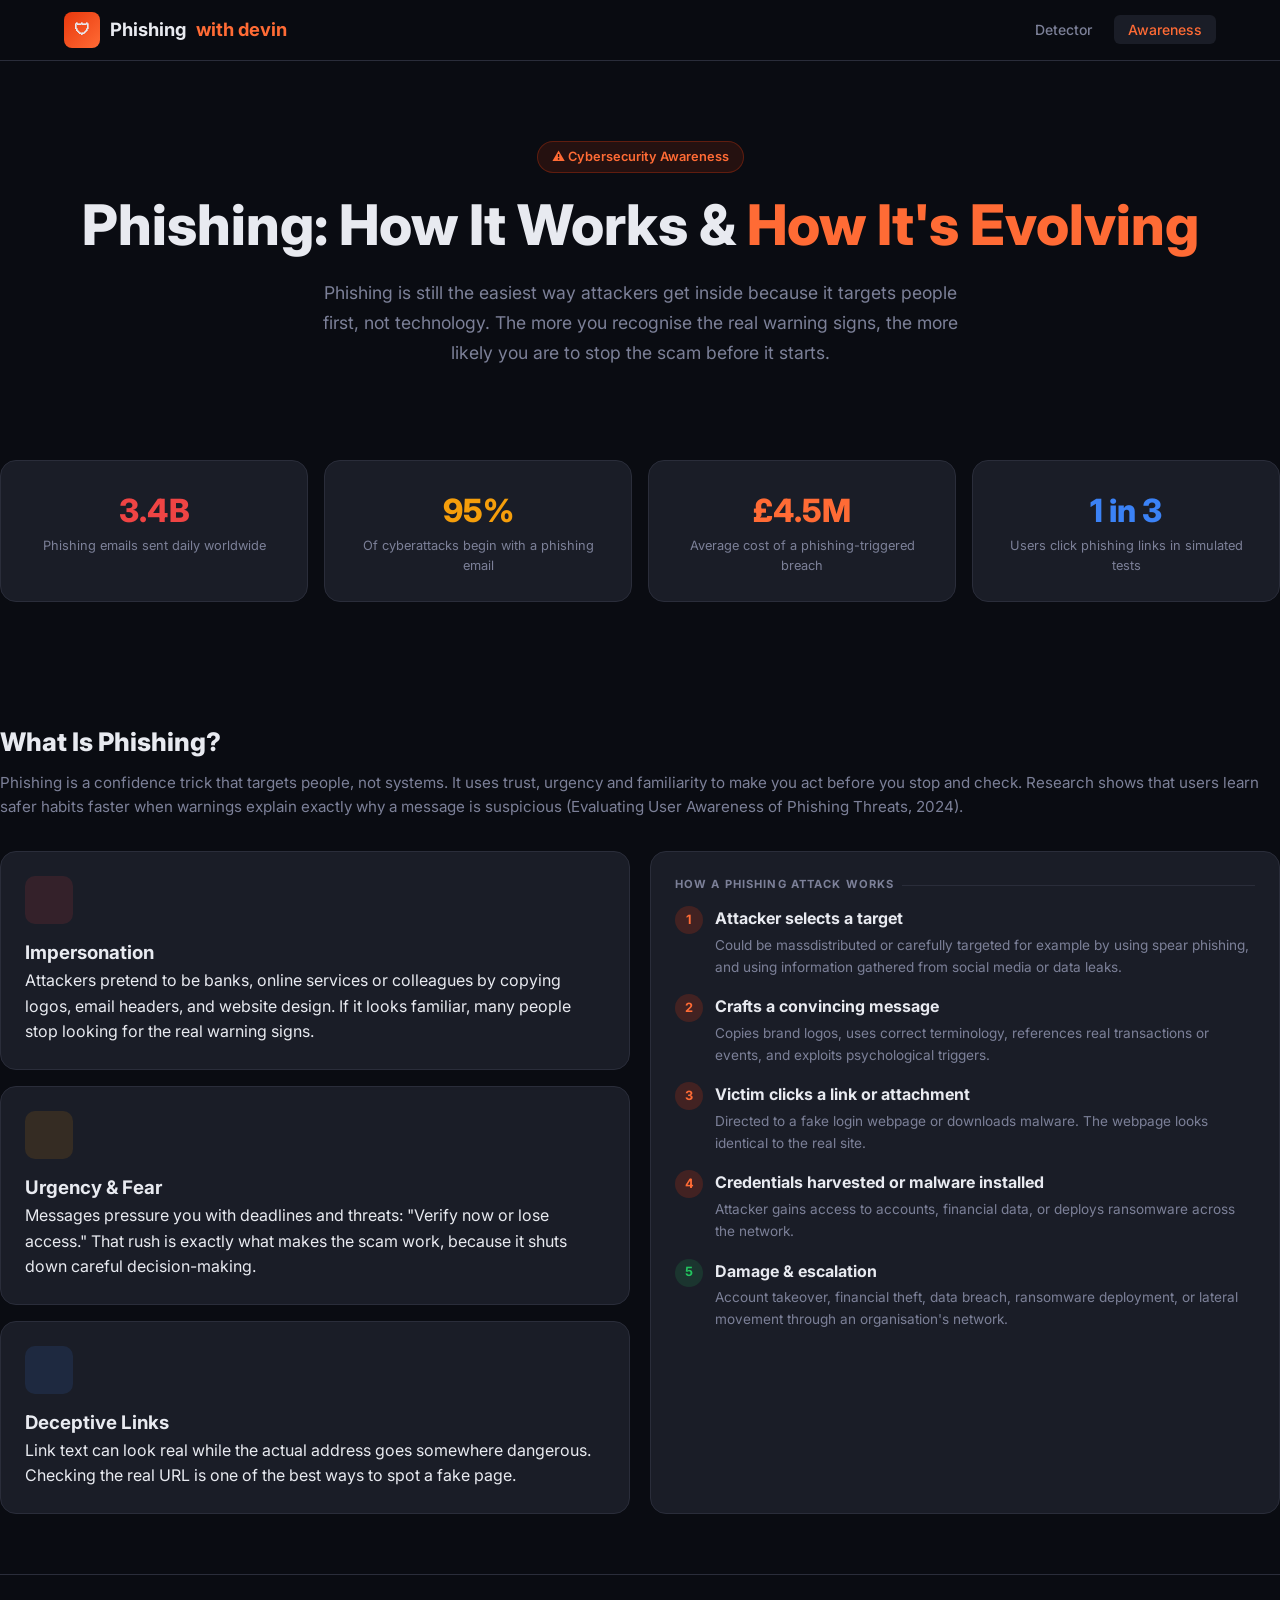
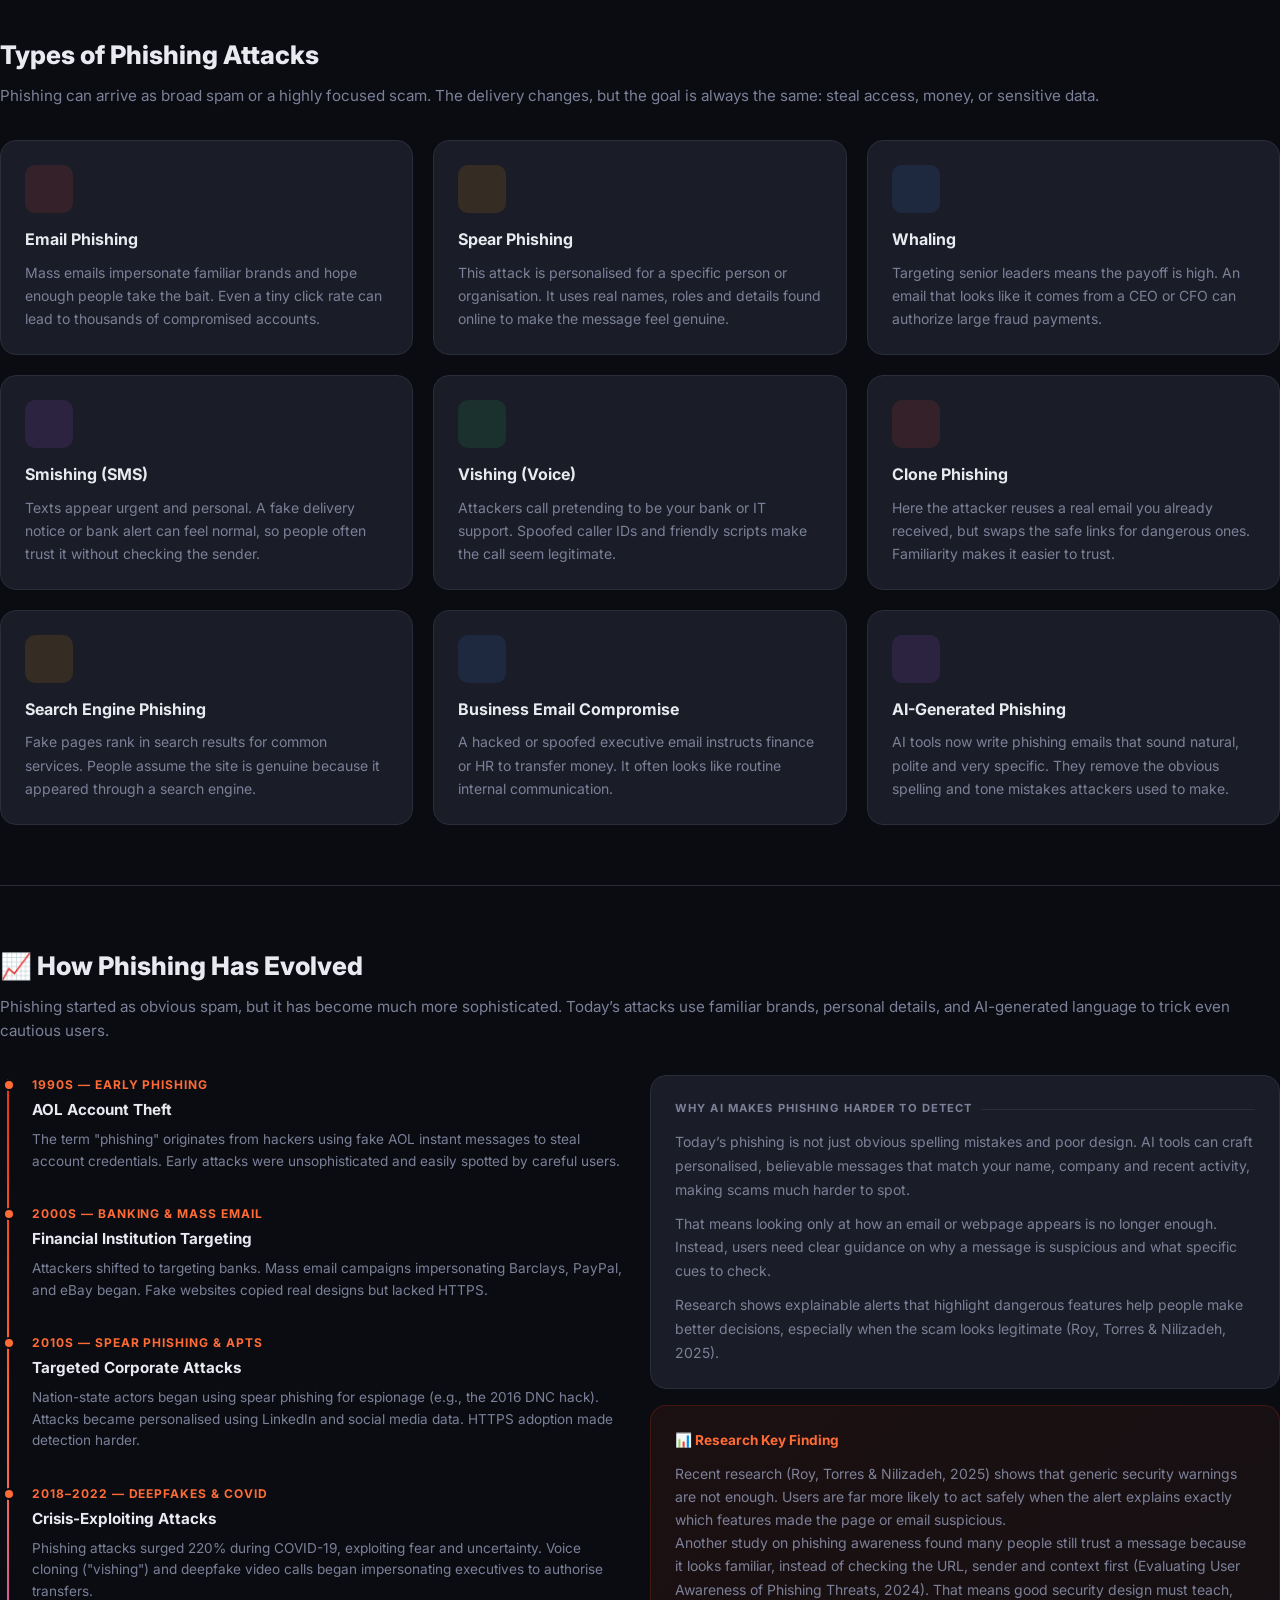
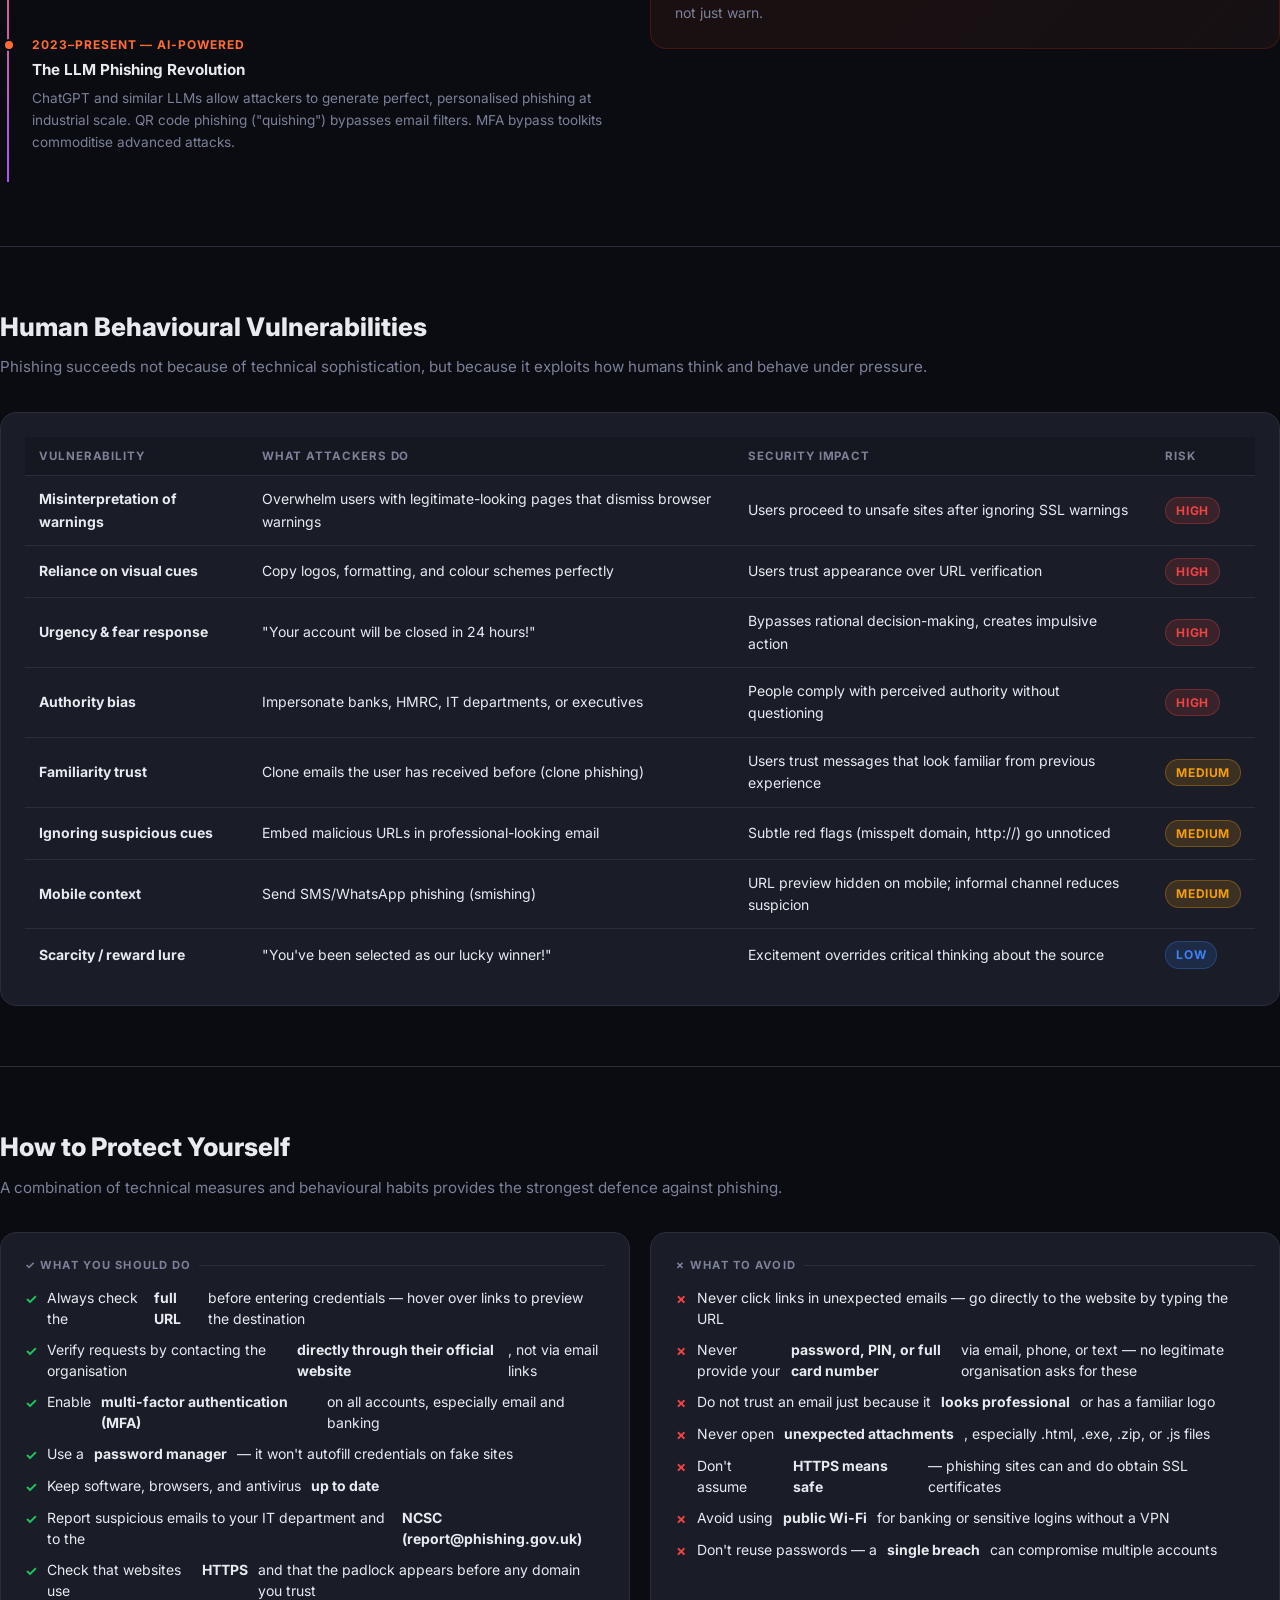
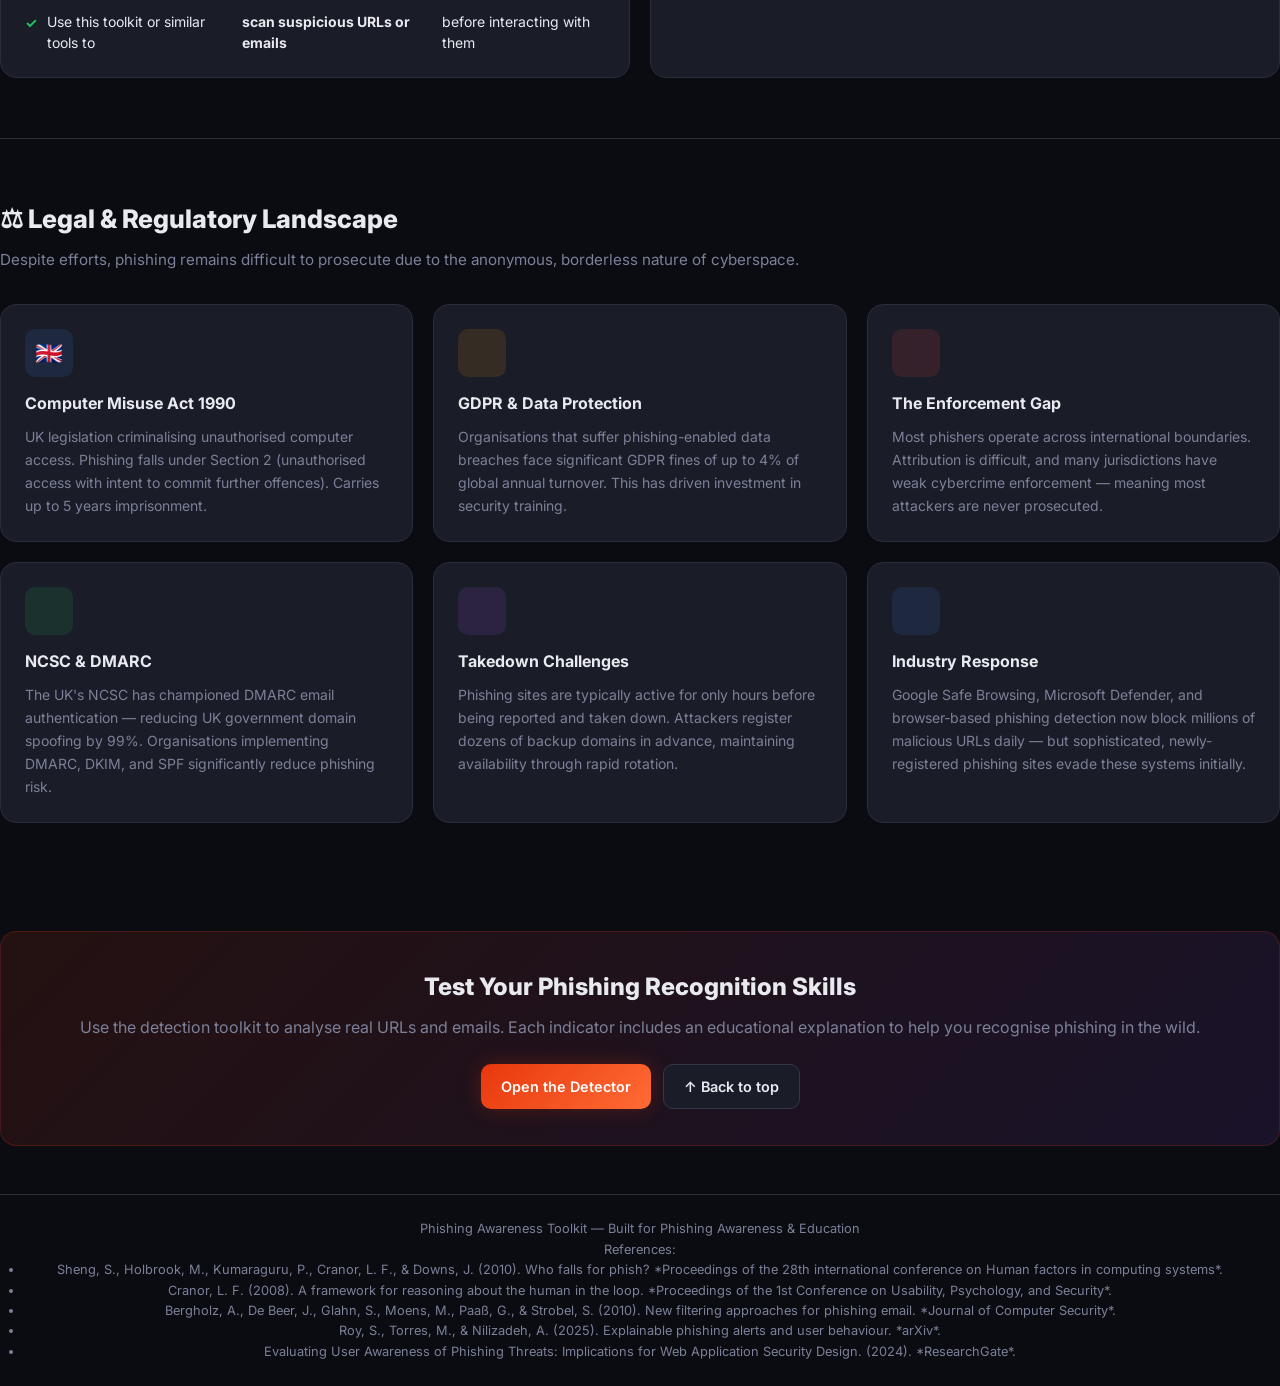
==== frontend/awareness.html @ 2ac314c8 "Initial commit" ====
<!DOCTYPE html>
<html lang="en">
<head>
  <meta charset="UTF-8" />
  <meta name="viewport" content="width=device-width, initial-scale=1.0" />
  <title>Phishing Awareness</title>
  <meta name="description" content="Learn how phishing works, how it's evolving, and how to protect yourself." />
  <link rel="stylesheet" href="style.css" />
</head>
<body>

<nav>
  <div class="nav-inner">
    <div class="logo">
      <div class="logo-icon">🛡</div>
      Phishing<span>with devin</span>
    </div>
    <ul class="nav-links">
      <li><a href="/"> Detector</a></li>
      <li><a href="/awareness" class="active">Awareness</a></li>
    </ul>
  </div>
</nav>

<main>
  <div class="wrapper">

    <!-- Hero -->
    <div class="hero">
      <div class="hero-eyebrow">⚠ Cybersecurity Awareness</div>
      <h1>Phishing: How It Works &<span> How It's Evolving</span></h1>
      <p>
        Phishing is still the easiest way attackers get inside because it targets people first, not technology. The more you recognise the real warning signs, the more likely you are to stop the scam before it starts.
      </div>
    </div>

    <!-- Stats bar -->
    <div style="display:grid;grid-template-columns:repeat(4,1fr);gap:16px;margin-bottom:60px;">
      <div class="card" style="text-align:center;">
        <div style="font-size:2rem;font-weight:800;color:var(--red);">3.4B</div>
        <div style="font-size:.8rem;color:var(--muted);">Phishing emails sent daily worldwide</div>
      </div>
      <div class="card" style="text-align:center;">
        <div style="font-size:2rem;font-weight:800;color:var(--amber);">95%</div>
        <div style="font-size:.8rem;color:var(--muted);">Of cyberattacks begin with a phishing email</div>
      </div>
      <div class="card" style="text-align:center;">
        <div style="font-size:2rem;font-weight:800;color:var(--accent2);">£4.5M</div>
        <div style="font-size:.8rem;color:var(--muted);">Average cost of a phishing-triggered breach</div>
      </div>
      <div class="card" style="text-align:center;">
        <div style="font-size:2rem;font-weight:800;color:var(--blue);">1 in 3</div>
        <div style="font-size:.8rem;color:var(--muted);">Users click phishing links in simulated tests</div>
      </div>
    </div>

    <!-- Section 1: What is phishing -->
    <section class="page-section" id="what-is">
      <div class="section-header">
        <h2> What Is Phishing?</h2>
        <p>Phishing is a confidence trick that targets people, not systems. It uses trust, urgency and familiarity to make you act before you stop and check. Research shows that users learn safer habits faster when warnings explain exactly why a message is suspicious (Evaluating User Awareness of Phishing Threats, 2024).</p>
      </div>

      <div class="grid-2">
        <div>
          <div class="card" style="margin-bottom:16px;">
            <div class="info-card-icon icon-red"></div>
            <h3>Impersonation</h3>
            <p>Attackers pretend to be banks, online services or colleagues by copying logos, email headers, and website design. If it looks familiar, many people stop looking for the real warning signs.</p>
          </div>
          <div class="card" style="margin-bottom:16px;">
            <div class="info-card-icon icon-amber"></div>
            <h3>Urgency &amp; Fear</h3>
            <p>Messages pressure you with deadlines and threats: "Verify now or lose access." That rush is exactly what makes the scam work, because it shuts down careful decision-making.</p>
          </div>
          <div class="card">
            <div class="info-card-icon icon-blue"></div>
            <h3>Deceptive Links</h3>
            <p>Link text can look real while the actual address goes somewhere dangerous. Checking the real URL is one of the best ways to spot a fake page.</p>
          </div>
        </div>

        <div class="card">
          <div class="section-title">How a Phishing Attack Works</div>
          <div style="display:flex;flex-direction:column;gap:16px;">
            <div style="display:flex;gap:12px;align-items:flex-start;">
              <div style="width:28px;height:28px;border-radius:50%;background:rgba(232,56,13,.2);color:var(--accent2);display:flex;align-items:center;justify-content:center;font-size:.8rem;font-weight:700;flex-shrink:0;">1</div>
              <div>
                <strong>Attacker selects a target</strong>
                <p style="font-size:.85rem;color:var(--muted);margin-top:3px;">Could be massdistributed or carefully targeted for example by using spear phishing, and using information gathered from social media or data leaks.</p>
              </div>
            </div>
            <div style="display:flex;gap:12px;align-items:flex-start;">
              <div style="width:28px;height:28px;border-radius:50%;background:rgba(232,56,13,.2);color:var(--accent2);display:flex;align-items:center;justify-content:center;font-size:.8rem;font-weight:700;flex-shrink:0;">2</div>
              <div>
                <strong>Crafts a convincing message</strong>
                <p style="font-size:.85rem;color:var(--muted);margin-top:3px;">Copies brand logos, uses correct terminology, references real transactions or events, and exploits psychological triggers.</p>
              </div>
            </div>
            <div style="display:flex;gap:12px;align-items:flex-start;">
              <div style="width:28px;height:28px;border-radius:50%;background:rgba(232,56,13,.2);color:var(--accent2);display:flex;align-items:center;justify-content:center;font-size:.8rem;font-weight:700;flex-shrink:0;">3</div>
              <div>
                <strong>Victim clicks a link or attachment</strong>
                <p style="font-size:.85rem;color:var(--muted);margin-top:3px;">Directed to a fake login webpage or downloads malware. The webpage looks identical to the real site.</p>
              </div>
            </div>
            <div style="display:flex;gap:12px;align-items:flex-start;">
              <div style="width:28px;height:28px;border-radius:50%;background:rgba(232,56,13,.2);color:var(--accent2);display:flex;align-items:center;justify-content:center;font-size:.8rem;font-weight:700;flex-shrink:0;">4</div>
              <div>
                <strong>Credentials harvested or malware installed</strong>
                <p style="font-size:.85rem;color:var(--muted);margin-top:3px;">Attacker gains access to accounts, financial data, or deploys ransomware across the network.</p>
              </div>
            </div>
            <div style="display:flex;gap:12px;align-items:flex-start;">
              <div style="width:28px;height:28px;border-radius:50%;background:rgba(34,197,94,.15);color:var(--green);display:flex;align-items:center;justify-content:center;font-size:.8rem;font-weight:700;flex-shrink:0;">5</div>
              <div>
                <strong>Damage &amp; escalation</strong>
                <p style="font-size:.85rem;color:var(--muted);margin-top:3px;">Account takeover, financial theft, data breach, ransomware deployment, or lateral movement through an organisation's network.</p>
              </div>
            </div>
          </div>
        </div>
      </div>
    </section>

    <!-- Section 2: Types of phishing -->
    <section class="page-section">
      <div class="section-header">
        <h2> Types of Phishing Attacks</h2>
        <p>Phishing can arrive as broad spam or a highly focused scam. The delivery changes, but the goal is always the same: steal access, money, or sensitive data.</p>
      </div>

      <div class="grid-3">
        <div class="info-card">
          <div class="info-card-icon icon-red"></div>
          <h3>Email Phishing</h3>
          <p>Mass emails impersonate familiar brands and hope enough people take the bait. Even a tiny click rate can lead to thousands of compromised accounts.</p>
        </div>
        <div class="info-card">
          <div class="info-card-icon icon-amber"></div>
          <h3>Spear Phishing</h3>
          <p>This attack is personalised for a specific person or organisation. It uses real names, roles and details found online to make the message feel genuine.</p>
        </div>
        <div class="info-card">
          <div class="info-card-icon icon-blue"></div>
          <h3>Whaling</h3>
          <p>Targeting senior leaders means the payoff is high. An email that looks like it comes from a CEO or CFO can authorize large fraud payments.</p>
        </div>
        <div class="info-card">
          <div class="info-card-icon icon-purple"></div>
          <h3>Smishing (SMS)</h3>
          <p>Texts appear urgent and personal. A fake delivery notice or bank alert can feel normal, so people often trust it without checking the sender.</p>
        </div>
        <div class="info-card">
          <div class="info-card-icon icon-green"></div>
          <h3>Vishing (Voice)</h3>
          <p>Attackers call pretending to be your bank or IT support. Spoofed caller IDs and friendly scripts make the call seem legitimate.</p>
        </div>
        <div class="info-card">
          <div class="info-card-icon icon-red"></div>
          <h3>Clone Phishing</h3>
          <p>Here the attacker reuses a real email you already received, but swaps the safe links for dangerous ones. Familiarity makes it easier to trust.</p>
        </div>
        <div class="info-card">
          <div class="info-card-icon icon-amber"></div>
          <h3>Search Engine Phishing</h3>
          <p>Fake pages rank in search results for common services. People assume the site is genuine because it appeared through a search engine.</p>
        </div>
        <div class="info-card">
          <div class="info-card-icon icon-blue"></div>
          <h3>Business Email Compromise</h3>
          <p>A hacked or spoofed executive email instructs finance or HR to transfer money. It often looks like routine internal communication.</p>
        </div>
        <div class="info-card">
          <div class="info-card-icon icon-purple"></div>
          <h3>AI-Generated Phishing</h3>
          <p>AI tools now write phishing emails that sound natural, polite and very specific. They remove the obvious spelling and tone mistakes attackers used to make.</p>
        </div>
      </div>
    </section>

    <!-- Section 3: Evolution timeline -->
    <section class="page-section">
      <div class="section-header">
        <h2>📈 How Phishing Has Evolved</h2>
        <p>Phishing started as obvious spam, but it has become much more sophisticated. Today’s attacks use familiar brands, personal details, and AI-generated language to trick even cautious users.</p>
      </div>

      <div class="grid-2">
        <div class="timeline">
          <div class="timeline-item">
            <div class="timeline-year">1990s — Early Phishing</div>
            <div class="timeline-title">AOL Account Theft</div>
            <div class="timeline-desc">The term "phishing" originates from hackers using fake AOL instant messages to steal account credentials. Early attacks were unsophisticated and easily spotted by careful users.</div>
          </div>
          <div class="timeline-item">
            <div class="timeline-year">2000s — Banking & Mass Email</div>
            <div class="timeline-title">Financial Institution Targeting</div>
            <div class="timeline-desc">Attackers shifted to targeting banks. Mass email campaigns impersonating Barclays, PayPal, and eBay began. Fake websites copied real designs but lacked HTTPS.</div>
          </div>
          <div class="timeline-item">
            <div class="timeline-year">2010s — Spear Phishing & APTs</div>
            <div class="timeline-title">Targeted Corporate Attacks</div>
            <div class="timeline-desc">Nation-state actors began using spear phishing for espionage (e.g., the 2016 DNC hack). Attacks became personalised using LinkedIn and social media data. HTTPS adoption made detection harder.</div>
          </div>
          <div class="timeline-item">
            <div class="timeline-year">2018–2022 — Deepfakes & COVID</div>
            <div class="timeline-title">Crisis-Exploiting Attacks</div>
            <div class="timeline-desc">Phishing attacks surged 220% during COVID-19, exploiting fear and uncertainty. Voice cloning ("vishing") and deepfake video calls began impersonating executives to authorise transfers.</div>
          </div>
          <div class="timeline-item">
            <div class="timeline-year">2023–Present — AI-Powered</div>
            <div class="timeline-title">The LLM Phishing Revolution</div>
            <div class="timeline-desc">ChatGPT and similar LLMs allow attackers to generate perfect, personalised phishing at industrial scale. QR code phishing ("quishing") bypasses email filters. MFA bypass toolkits commoditise advanced attacks.</div>
          </div>
        </div>

        <div>
          <div class="card" style="margin-bottom:16px;">
            <div class="section-title">Why AI Makes Phishing Harder to Detect</div>
            <div style="font-size:.875rem;color:var(--muted);line-height:1.7;display:flex;flex-direction:column;gap:10px;">
              <p>Today’s phishing is not just obvious spelling mistakes and poor design. AI tools can craft personalised, believable messages that match your name, company and recent activity, making scams much harder to spot.</p>
              <p>That means looking only at how an email or webpage appears is no longer enough. Instead, users need clear guidance on why a message is suspicious and what specific cues to check.</p>
              <p>Research shows explainable alerts that highlight dangerous features help people make better decisions, especially when the scam looks legitimate (Roy, Torres & Nilizadeh, 2025).</p>
            </div>
          </div>

          <div class="highlight-box">
            <div style="font-size:.85rem;font-weight:700;color:var(--accent2);margin-bottom:10px;">📊 Research Key Finding</div>
            <p style="font-size:.875rem;color:var(--muted);line-height:1.65;">
              Recent research (Roy, Torres & Nilizadeh, 2025) shows that generic security warnings are not enough. Users are far more likely to act safely when the alert explains exactly which features made the page or email suspicious.
            </p>
            <p style="font-size:.875rem;color:var(--muted);line-height:1.65;">
              Another study on phishing awareness found many people still trust a message because it looks familiar, instead of checking the URL, sender and context first (Evaluating User Awareness of Phishing Threats, 2024). That means good security design must teach, not just warn.
            </p>
          </div>
        </div>
      </div>
    </section>

    <!-- Section 4: Vulnerability table -->
    <section class="page-section">
      <div class="section-header">
        <h2> Human Behavioural Vulnerabilities</h2>
        <p>Phishing succeeds not because of technical sophistication, but because it exploits how humans think and behave under pressure.</p>
      </div>

      <div class="card">
        <div class="table-wrap">
          <table>
            <thead>
              <tr>
                <th>Vulnerability</th>
                <th>What Attackers Do</th>
                <th>Security Impact</th>
                <th>Risk</th>
              </tr>
            </thead>
            <tbody>
              <tr>
                <td><strong>Misinterpretation of warnings</strong></td>
                <td>Overwhelm users with legitimate-looking pages that dismiss browser warnings</td>
                <td>Users proceed to unsafe sites after ignoring SSL warnings</td>
                <td><span class="badge badge-high">High</span></td>
              </tr>
              <tr>
                <td><strong>Reliance on visual cues</strong></td>
                <td>Copy logos, formatting, and colour schemes perfectly</td>
                <td>Users trust appearance over URL verification</td>
                <td><span class="badge badge-high">High</span></td>
              </tr>
              <tr>
                <td><strong>Urgency &amp; fear response</strong></td>
                <td>"Your account will be closed in 24 hours!"</td>
                <td>Bypasses rational decision-making, creates impulsive action</td>
                <td><span class="badge badge-high">High</span></td>
              </tr>
              <tr>
                <td><strong>Authority bias</strong></td>
                <td>Impersonate banks, HMRC, IT departments, or executives</td>
                <td>People comply with perceived authority without questioning</td>
                <td><span class="badge badge-high">High</span></td>
              </tr>
              <tr>
                <td><strong>Familiarity trust</strong></td>
                <td>Clone emails the user has received before (clone phishing)</td>
                <td>Users trust messages that look familiar from previous experience</td>
                <td><span class="badge badge-medium">Medium</span></td>
              </tr>
              <tr>
                <td><strong>Ignoring suspicious cues</strong></td>
                <td>Embed malicious URLs in professional-looking email</td>
                <td>Subtle red flags (misspelt domain, http://) go unnoticed</td>
                <td><span class="badge badge-medium">Medium</span></td>
              </tr>
              <tr>
                <td><strong>Mobile context</strong></td>
                <td>Send SMS/WhatsApp phishing (smishing)</td>
                <td>URL preview hidden on mobile; informal channel reduces suspicion</td>
                <td><span class="badge badge-medium">Medium</span></td>
              </tr>
              <tr>
                <td><strong>Scarcity / reward lure</strong></td>
                <td>"You've been selected as our lucky winner!"</td>
                <td>Excitement overrides critical thinking about the source</td>
                <td><span class="badge badge-low">Low</span></td>
              </tr>
            </tbody>
          </table>
        </div>
      </div>
    </section>

    <!-- Section 5: How to protect yourself -->
    <section class="page-section">
      <div class="section-header">
        <h2>How to Protect Yourself</h2>
        <p>A combination of technical measures and behavioural habits provides the strongest defence against phishing.</p>
      </div>

      <div class="grid-2">
        <div class="card">
          <div class="section-title">✓ What You Should Do</div>
          <ul class="checklist">
            <li>Always check the <strong>full URL</strong> before entering credentials — hover over links to preview the destination</li>
            <li>Verify requests by contacting the organisation <strong>directly through their official website</strong>, not via email links</li>
            <li>Enable <strong>multi-factor authentication (MFA)</strong> on all accounts, especially email and banking</li>
            <li>Use a <strong>password manager</strong> — it won't autofill credentials on fake sites</li>
            <li>Keep software, browsers, and antivirus <strong>up to date</strong></li>
            <li>Report suspicious emails to your IT department and to the <strong>NCSC (report@phishing.gov.uk)</strong></li>
            <li>Check that websites use <strong>HTTPS</strong> and that the padlock appears before any domain you trust</li>
            <li>Use this toolkit or similar tools to <strong>scan suspicious URLs or emails</strong> before interacting with them</li>
          </ul>
        </div>

        <div class="card">
          <div class="section-title">✗ What to Avoid</div>
          <ul class="checklist cross-list">
            <li>Never click links in unexpected emails — go directly to the website by typing the URL</li>
            <li>Never provide your <strong>password, PIN, or full card number</strong> via email, phone, or text — no legitimate organisation asks for these</li>
            <li>Do not trust an email just because it <strong>looks professional</strong> or has a familiar logo</li>
            <li>Never open <strong>unexpected attachments</strong>, especially .html, .exe, .zip, or .js files</li>
            <li>Don't assume <strong>HTTPS means safe</strong> — phishing sites can and do obtain SSL certificates</li>
            <li>Avoid using <strong>public Wi-Fi</strong> for banking or sensitive logins without a VPN</li>
            <li>Don't reuse passwords — a <strong>single breach</strong> can compromise multiple accounts</li>
          </ul>
        </div>
      </div>
    </section>

    <!-- Section 6: Current legal/regulatory landscape -->
    <section class="page-section">
      <div class="section-header">
        <h2>⚖ Legal &amp; Regulatory Landscape</h2>
        <p>Despite efforts, phishing remains difficult to prosecute due to the anonymous, borderless nature of cyberspace.</p>
      </div>

      <div class="grid-3">
        <div class="info-card">
          <div class="info-card-icon icon-blue">🇬🇧</div>
          <h3>Computer Misuse Act 1990</h3>
          <p>UK legislation criminalising unauthorised computer access. Phishing falls under Section 2 (unauthorised access with intent to commit further offences). Carries up to 5 years imprisonment.</p>
        </div>
        <div class="info-card">
          <div class="info-card-icon icon-amber"></div>
          <h3>GDPR &amp; Data Protection</h3>
          <p>Organisations that suffer phishing-enabled data breaches face significant GDPR fines of up to 4% of global annual turnover. This has driven investment in security training.</p>
        </div>
        <div class="info-card">
          <div class="info-card-icon icon-red"></div>
          <h3>The Enforcement Gap</h3>
          <p>Most phishers operate across international boundaries. Attribution is difficult, and many jurisdictions have weak cybercrime enforcement — meaning most attackers are never prosecuted.</p>
        </div>
        <div class="info-card">
          <div class="info-card-icon icon-green"></div>
          <h3>NCSC &amp; DMARC</h3>
          <p>The UK's NCSC has championed DMARC email authentication — reducing UK government domain spoofing by 99%. Organisations implementing DMARC, DKIM, and SPF significantly reduce phishing risk.</p>
        </div>
        <div class="info-card">
          <div class="info-card-icon icon-purple"></div>
          <h3>Takedown Challenges</h3>
          <p>Phishing sites are typically active for only hours before being reported and taken down. Attackers register dozens of backup domains in advance, maintaining availability through rapid rotation.</p>
        </div>
        <div class="info-card">
          <div class="info-card-icon icon-blue"></div>
          <h3>Industry Response</h3>
          <p>Google Safe Browsing, Microsoft Defender, and browser-based phishing detection now block millions of malicious URLs daily — but sophisticated, newly-registered phishing sites evade these systems initially.</p>
        </div>
      </div>
    </section>

    <!-- CTA -->
    <div class="cta-bar">
      <h2>Test Your Phishing Recognition Skills</h2>
      <p>Use the detection toolkit to analyse real URLs and emails. Each indicator includes an educational explanation to help you recognise phishing in the wild.</p>
      <div style="display:flex;gap:12px;justify-content:center;flex-wrap:wrap;">
        <a href="/" class="btn btn-primary">Open the Detector</a>
        <a href="#what-is" class="btn btn-secondary">↑ Back to top</a>
      </div>
    </div>

  </div>
</main>

<footer>
  <p>Phishing Awareness Toolkit — Built for Phishing Awareness & Education</p>
  <p>References:</p>
  <ul>
    <li>Sheng, S., Holbrook, M., Kumaraguru, P., Cranor, L. F., & Downs, J. (2010). Who falls for phish? *Proceedings of the 28th international conference on Human factors in computing systems*.</li>
    <li>Cranor, L. F. (2008). A framework for reasoning about the human in the loop. *Proceedings of the 1st Conference on Usability, Psychology, and Security*.</li>
    <li>Bergholz, A., De Beer, J., Glahn, S., Moens, M., Paaß, G., & Strobel, S. (2010). New filtering approaches for phishing email. *Journal of Computer Security*.</li>
    <li>Roy, S., Torres, M., & Nilizadeh, A. (2025). Explainable phishing alerts and user behaviour. *arXiv*.</li>
    <li>Evaluating User Awareness of Phishing Threats: Implications for Web Application Security Design. (2024). *ResearchGate*.</li>
  </ul>
</footer>

</body>
</html>
---- frontend/style.css ----
@import url('https://fonts.googleapis.com/css2?family=Inter:wght@300;400;500;600;700;800&family=JetBrains+Mono:wght@400;500&display=swap');

:root {
  --bg:        #0a0c12;
  --bg2:       #0f1117;
  --bg3:       #151820;
  --panel:     #1a1d27;
  --border:    #2a2d3a;
  --border2:   #353848;
  --text:      #e8eaf0;
  --muted:     #7c8098;
  --accent:    #e8380d;
  --accent2:   #ff6b35;
  --green:     #22c55e;
  --amber:     #f59e0b;
  --red:       #ef4444;
  --blue:      #3b82f6;
  --purple:    #a855f7;
  --font:      'Inter', sans-serif;
  --mono:      'JetBrains Mono', monospace;
  --radius:    10px;
  --radius-lg: 16px;
  --shadow:    0 4px 24px rgba(0,0,0,.4);
  --shadow-lg: 0 8px 48px rgba(0,0,0,.6);
  --transition: .2s ease;
}

*, *::before, *::after { box-sizing: border-box; margin: 0; padding: 0; }

html { scroll-behavior: smooth; }

body {
  font-family: var(--font);
  background: var(--bg);
  color: var(--text);
  min-height: 100vh;
  line-height: 1.6;
  -webkit-font-smoothing: antialiased;
}

a { color: var(--accent2); text-decoration: none; transition: opacity var(--transition); }
a:hover { opacity: .8; }

/* ── Layout ── */
.wrapper {
  max-width: 1200px;
  margin: 0 auto;
  padding: 0 24px;
}

/* ── Nav ── */
nav {
  position: sticky;
  top: 0;
  z-index: 100;
  background: rgba(10,12,18,.92);
  border-bottom: 1px solid var(--border);
  backdrop-filter: blur(12px);
}

.nav-inner {
  display: flex;
  align-items: center;
  justify-content: space-between;
  height: 60px;
  max-width: 1200px;
  margin: 0 auto;
  padding: 0 24px;
}

.logo {
  display: flex;
  align-items: center;
  gap: 10px;
  font-weight: 700;
  font-size: 1.15rem;
  color: var(--text);
}

.logo-icon {
  width: 36px;
  height: 36px;
  background: linear-gradient(135deg, var(--accent), var(--accent2));
  border-radius: 8px;
  display: flex;
  align-items: center;
  justify-content: center;
  font-size: 1rem;
}

.logo span { color: var(--accent2); }

.nav-links {
  display: flex;
  gap: 8px;
  list-style: none;
}

.nav-links a {
  padding: 6px 14px;
  border-radius: 6px;
  font-size: .875rem;
  font-weight: 500;
  color: var(--muted);
  transition: all var(--transition);
}

.nav-links a:hover,
.nav-links a.active {
  color: var(--text);
  background: var(--panel);
}

.nav-links a.active { color: var(--accent2); }

/* ── Buttons ── */
.btn {
  display: inline-flex;
  align-items: center;
  gap: 8px;
  padding: 10px 20px;
  border-radius: var(--radius);
  font-family: var(--font);
  font-size: .9rem;
  font-weight: 600;
  cursor: pointer;
  border: none;
  transition: all var(--transition);
}

.btn-primary {
  background: linear-gradient(135deg, var(--accent), var(--accent2));
  color: #fff;
  box-shadow: 0 0 20px rgba(232,56,13,.25);
}

.btn-primary:hover {
  transform: translateY(-1px);
  box-shadow: 0 0 30px rgba(232,56,13,.4);
}

.btn-primary:active { transform: translateY(0); }

.btn-secondary {
  background: var(--panel);
  color: var(--text);
  border: 1px solid var(--border2);
}

.btn-secondary:hover { background: var(--border); }

.btn:disabled {
  opacity: .5;
  cursor: not-allowed;
  transform: none !important;
}

.btn-full { width: 100%; justify-content: center; }

/* ── Cards / Panels ── */
.card {
  background: var(--panel);
  border: 1px solid var(--border);
  border-radius: var(--radius-lg);
  padding: 24px;
}

.card-sm { padding: 16px; }

/* ── Form Elements ── */
.form-group { margin-bottom: 16px; }

label {
  display: block;
  margin-bottom: 6px;
  font-size: .8rem;
  font-weight: 600;
  text-transform: uppercase;
  letter-spacing: .06em;
  color: var(--muted);
}

input[type="text"],
input[type="url"],
textarea {
  width: 100%;
  background: var(--bg3);
  border: 1px solid var(--border);
  border-radius: var(--radius);
  color: var(--text);
  font-family: var(--mono);
  font-size: .875rem;
  padding: 12px 16px;
  transition: border-color var(--transition), box-shadow var(--transition);
  outline: none;
  resize: vertical;
}

input[type="text"]:focus,
input[type="url"]:focus,
textarea:focus {
  border-color: var(--accent2);
  box-shadow: 0 0 0 3px rgba(255,107,53,.15);
}

input::placeholder, textarea::placeholder { color: var(--muted); }

/* ── Toggle tabs ── */
.tab-group {
  display: flex;
  background: var(--bg3);
  border: 1px solid var(--border);
  border-radius: var(--radius);
  padding: 3px;
  gap: 3px;
  margin-bottom: 20px;
}

.tab-btn {
  flex: 1;
  padding: 9px;
  border: none;
  border-radius: 7px;
  background: transparent;
  color: var(--muted);
  font-family: var(--font);
  font-size: .875rem;
  font-weight: 600;
  cursor: pointer;
  transition: all var(--transition);
  display: flex;
  align-items: center;
  justify-content: center;
  gap: 7px;
}

.tab-btn.active {
  background: var(--panel);
  color: var(--text);
  box-shadow: 0 2px 8px rgba(0,0,0,.3);
}

/* ── Severity badges ── */
.badge {
  display: inline-flex;
  align-items: center;
  gap: 5px;
  padding: 3px 10px;
  border-radius: 20px;
  font-size: .75rem;
  font-weight: 700;
  text-transform: uppercase;
  letter-spacing: .05em;
}

.badge-high   { background: rgba(239,68,68,.15); color: var(--red); border: 1px solid rgba(239,68,68,.3); }
.badge-medium { background: rgba(245,158,11,.15); color: var(--amber); border: 1px solid rgba(245,158,11,.3); }
.badge-low    { background: rgba(59,130,246,.15); color: var(--blue); border: 1px solid rgba(59,130,246,.3); }

/* ── Verdict banner ── */
.verdict-banner {
  border-radius: var(--radius-lg);
  padding: 20px 24px;
  display: flex;
  align-items: center;
  gap: 16px;
  margin-bottom: 20px;
  border: 1px solid;
}

.verdict-banner.safe          { background: rgba(34,197,94,.08);  border-color: rgba(34,197,94,.25);  }
.verdict-banner.suspicious    { background: rgba(245,158,11,.08); border-color: rgba(245,158,11,.25); }
.verdict-banner.likely_phishing { background: rgba(239,68,68,.1); border-color: rgba(239,68,68,.3); }

.verdict-icon {
  font-size: 2.5rem;
  flex-shrink: 0;
}

.verdict-label {
  font-size: 1.3rem;
  font-weight: 800;
}

.verdict-banner.safe           .verdict-label { color: var(--green); }
.verdict-banner.suspicious     .verdict-label { color: var(--amber); }
.verdict-banner.likely_phishing .verdict-label { color: var(--red); }

.verdict-summary { font-size: .875rem; color: var(--muted); margin-top: 4px; line-height: 1.5; }

/* ── Score ring ── */
.score-ring-wrap {
  display: flex;
  flex-direction: column;
  align-items: center;
  gap: 6px;
}

.score-ring {
  position: relative;
  width: 90px;
  height: 90px;
}

.score-ring svg { transform: rotate(-90deg); }

.score-ring circle {
  fill: none;
  stroke-width: 8;
  stroke-linecap: round;
}

.score-ring .track { stroke: var(--bg3); }
.score-ring .fill  { transition: stroke-dashoffset 1s ease; }

.score-num {
  position: absolute;
  inset: 0;
  display: flex;
  align-items: center;
  justify-content: center;
  font-size: 1.4rem;
  font-weight: 800;
}

.score-label { font-size: .7rem; color: var(--muted); text-transform: uppercase; letter-spacing: .08em; }

/* ── Indicator cards ── */
.indicator-list { display: flex; flex-direction: column; gap: 10px; }

.indicator-card {
  background: var(--bg3);
  border: 1px solid var(--border);
  border-radius: var(--radius);
  padding: 14px 16px;
  cursor: pointer;
  transition: all var(--transition);
  position: relative;
}

.indicator-card:hover { border-color: var(--border2); background: var(--bg2); }

.indicator-card.high   { border-left: 3px solid var(--red);   }
.indicator-card.medium { border-left: 3px solid var(--amber); }
.indicator-card.low    { border-left: 3px solid var(--blue);  }

.indicator-header {
  display: flex;
  align-items: center;
  gap: 10px;
  margin-bottom: 8px;
}

.indicator-name { font-weight: 600; font-size: .9rem; flex: 1; }

.indicator-tip {
  font-size: .82rem;
  color: var(--muted);
  line-height: 1.55;
  display: none;
  margin-top: 8px;
  padding-top: 8px;
  border-top: 1px solid var(--border);
}

.indicator-tip.open { display: block; }

.expand-icon {
  color: var(--muted);
  font-size: .75rem;
  transition: transform var(--transition);
}

.indicator-card.open .expand-icon { transform: rotate(180deg); }

/* ── Popup / tooltip ── */
.popup-overlay {
  position: fixed;
  inset: 0;
  background: rgba(0,0,0,.7);
  display: flex;
  align-items: center;
  justify-content: center;
  z-index: 1000;
  opacity: 0;
  pointer-events: none;
  transition: opacity .25s ease;
  padding: 20px;
}

.popup-overlay.open {
  opacity: 1;
  pointer-events: all;
}

.popup-box {
  background: var(--panel);
  border: 1px solid var(--border2);
  border-radius: var(--radius-lg);
  padding: 28px;
  max-width: 520px;
  width: 100%;
  box-shadow: var(--shadow-lg);
  transform: scale(.95) translateY(10px);
  transition: transform .25s ease;
}

.popup-overlay.open .popup-box { transform: scale(1) translateY(0); }

.popup-title {
  font-size: 1.05rem;
  font-weight: 700;
  margin-bottom: 6px;
  display: flex;
  align-items: center;
  gap: 10px;
}

.popup-severity { font-size: .75rem; }
.popup-body { font-size: .875rem; color: var(--muted); line-height: 1.65; margin: 12px 0; }
.popup-close { margin-top: 18px; }

/* ── Loading spinner ── */
.spinner {
  width: 20px;
  height: 20px;
  border: 2px solid rgba(255,255,255,.2);
  border-top-color: #fff;
  border-radius: 50%;
  animation: spin .7s linear infinite;
}

@keyframes spin { to { transform: rotate(360deg); } }

/* ── Section titles ── */
.section-title {
  font-size: .7rem;
  font-weight: 700;
  text-transform: uppercase;
  letter-spacing: .1em;
  color: var(--muted);
  margin-bottom: 12px;
  display: flex;
  align-items: center;
  gap: 8px;
}

.section-title::after {
  content: '';
  flex: 1;
  height: 1px;
  background: var(--border);
}

/* ── Empty state ── */
.empty-state {
  text-align: center;
  padding: 48px 20px;
  color: var(--muted);
}

.empty-state .icon { font-size: 3.5rem; margin-bottom: 16px; opacity: .4; }
.empty-state h3 { font-size: 1rem; font-weight: 600; color: var(--text); margin-bottom: 6px; }
.empty-state p  { font-size: .85rem; }

/* ── Stat chips ── */
.stat-row { display: flex; gap: 10px; flex-wrap: wrap; margin-bottom: 16px; }

.stat-chip {
  display: flex;
  flex-direction: column;
  align-items: center;
  background: var(--bg3);
  border: 1px solid var(--border);
  border-radius: var(--radius);
  padding: 10px 16px;
  flex: 1;
  min-width: 80px;
}

.stat-chip .val { font-size: 1.3rem; font-weight: 800; }
.stat-chip .lbl { font-size: .7rem; color: var(--muted); text-transform: uppercase; letter-spacing: .06em; }

/* ── Analysis mode chip ── */
.mode-chip {
  display: inline-flex;
  align-items: center;
  gap: 5px;
  font-size: .72rem;
  color: var(--purple);
  background: rgba(168,85,247,.1);
  border: 1px solid rgba(168,85,247,.25);
  border-radius: 20px;
  padding: 3px 10px;
  font-weight: 600;
}

/* ── Awareness page specific ── */
.hero {
  padding: 80px 0 60px;
  text-align: center;
}

.hero-eyebrow {
  display: inline-flex;
  align-items: center;
  gap: 8px;
  background: rgba(232,56,13,.12);
  border: 1px solid rgba(232,56,13,.3);
  border-radius: 20px;
  padding: 5px 14px;
  font-size: .8rem;
  font-weight: 600;
  color: var(--accent2);
  margin-bottom: 20px;
}

.hero h1 {
  font-size: clamp(2rem, 5vw, 3.5rem);
  font-weight: 800;
  line-height: 1.15;
  margin-bottom: 20px;
}

.hero h1 span { color: var(--accent2); }

.hero p {
  font-size: 1.1rem;
  color: var(--muted);
  max-width: 640px;
  margin: 0 auto 32px;
  line-height: 1.7;
}

.grid-2 { display: grid; grid-template-columns: 1fr 1fr; gap: 20px; }
.grid-3 { display: grid; grid-template-columns: repeat(3, 1fr); gap: 20px; }

@media (max-width: 768px) {
  .grid-2, .grid-3 { grid-template-columns: 1fr; }
}

.info-card {
  background: var(--panel);
  border: 1px solid var(--border);
  border-radius: var(--radius-lg);
  padding: 24px;
  transition: border-color var(--transition);
}

.info-card:hover { border-color: var(--border2); }

.info-card-icon {
  width: 48px;
  height: 48px;
  border-radius: 10px;
  display: flex;
  align-items: center;
  justify-content: center;
  font-size: 1.4rem;
  margin-bottom: 14px;
}

.icon-red    { background: rgba(239,68,68,.12); }
.icon-amber  { background: rgba(245,158,11,.12); }
.icon-blue   { background: rgba(59,130,246,.12); }
.icon-green  { background: rgba(34,197,94,.12); }
.icon-purple { background: rgba(168,85,247,.12); }

.info-card h3 { font-size: 1rem; font-weight: 700; margin-bottom: 8px; }
.info-card p  { font-size: .875rem; color: var(--muted); line-height: 1.65; }

.timeline { position: relative; padding-left: 32px; }

.timeline::before {
  content: '';
  position: absolute;
  left: 7px;
  top: 4px;
  bottom: 4px;
  width: 2px;
  background: linear-gradient(to bottom, var(--accent), var(--accent2), var(--purple));
}

.timeline-item {
  position: relative;
  margin-bottom: 32px;
}

.timeline-item::before {
  content: '';
  position: absolute;
  left: -29px;
  top: 4px;
  width: 12px;
  height: 12px;
  border-radius: 50%;
  background: var(--accent2);
  border: 2px solid var(--bg);
}

.timeline-year {
  font-size: .75rem;
  font-weight: 700;
  color: var(--accent2);
  text-transform: uppercase;
  letter-spacing: .08em;
  margin-bottom: 4px;
}

.timeline-title { font-size: .95rem; font-weight: 700; margin-bottom: 6px; }
.timeline-desc  { font-size: .85rem; color: var(--muted); line-height: 1.6; }

.table-wrap { overflow-x: auto; }

table {
  width: 100%;
  border-collapse: collapse;
  font-size: .875rem;
}

th {
  background: var(--bg3);
  padding: 10px 14px;
  text-align: left;
  font-size: .72rem;
  text-transform: uppercase;
  letter-spacing: .08em;
  color: var(--muted);
  border-bottom: 1px solid var(--border);
}

td {
  padding: 12px 14px;
  border-bottom: 1px solid var(--border);
  color: var(--text);
}

tr:last-child td { border-bottom: none; }

.checklist { list-style: none; display: flex; flex-direction: column; gap: 10px; }

.checklist li {
  display: flex;
  gap: 10px;
  font-size: .875rem;
  color: var(--text);
  line-height: 1.5;
}

.checklist li::before {
  content: '✓';
  color: var(--green);
  font-weight: 700;
  flex-shrink: 0;
  margin-top: 1px;
}

.cross-list li::before { content: '✗'; color: var(--red); }

.page-section { padding: 60px 0; border-top: 1px solid var(--border); }
.page-section:first-of-type { border-top: none; }

.section-header { margin-bottom: 32px; }
.section-header h2 { font-size: 1.6rem; font-weight: 800; margin-bottom: 8px; }
.section-header p  { font-size: .95rem; color: var(--muted); }

.highlight-box {
  background: linear-gradient(135deg, rgba(232,56,13,.08), rgba(255,107,53,.05));
  border: 1px solid rgba(232,56,13,.2);
  border-radius: var(--radius-lg);
  padding: 24px;
}

.cta-bar {
  background: linear-gradient(135deg, rgba(232,56,13,.12), rgba(168,85,247,.1));
  border: 1px solid rgba(232,56,13,.2);
  border-radius: var(--radius-lg);
  padding: 36px;
  text-align: center;
  margin: 48px 0;
}

.cta-bar h2 { font-size: 1.5rem; font-weight: 800; margin-bottom: 8px; }
.cta-bar p  { color: var(--muted); margin-bottom: 24px; }

/* ── Scrollbar ── */
::-webkit-scrollbar { width: 6px; }
::-webkit-scrollbar-track { background: var(--bg2); }
::-webkit-scrollbar-thumb { background: var(--border2); border-radius: 3px; }

/* ── Animations ── */
@keyframes fadeIn { from { opacity: 0; transform: translateY(10px); } to { opacity: 1; transform: translateY(0); } }
.fade-in { animation: fadeIn .4s ease forwards; }

@keyframes pulse { 0%,100% { opacity: 1; } 50% { opacity: .5; } }
.pulse { animation: pulse 1.5s ease infinite; }

footer {
  border-top: 1px solid var(--border);
  padding: 24px;
  text-align: center;
  font-size: .8rem;
  color: var(--muted);
}
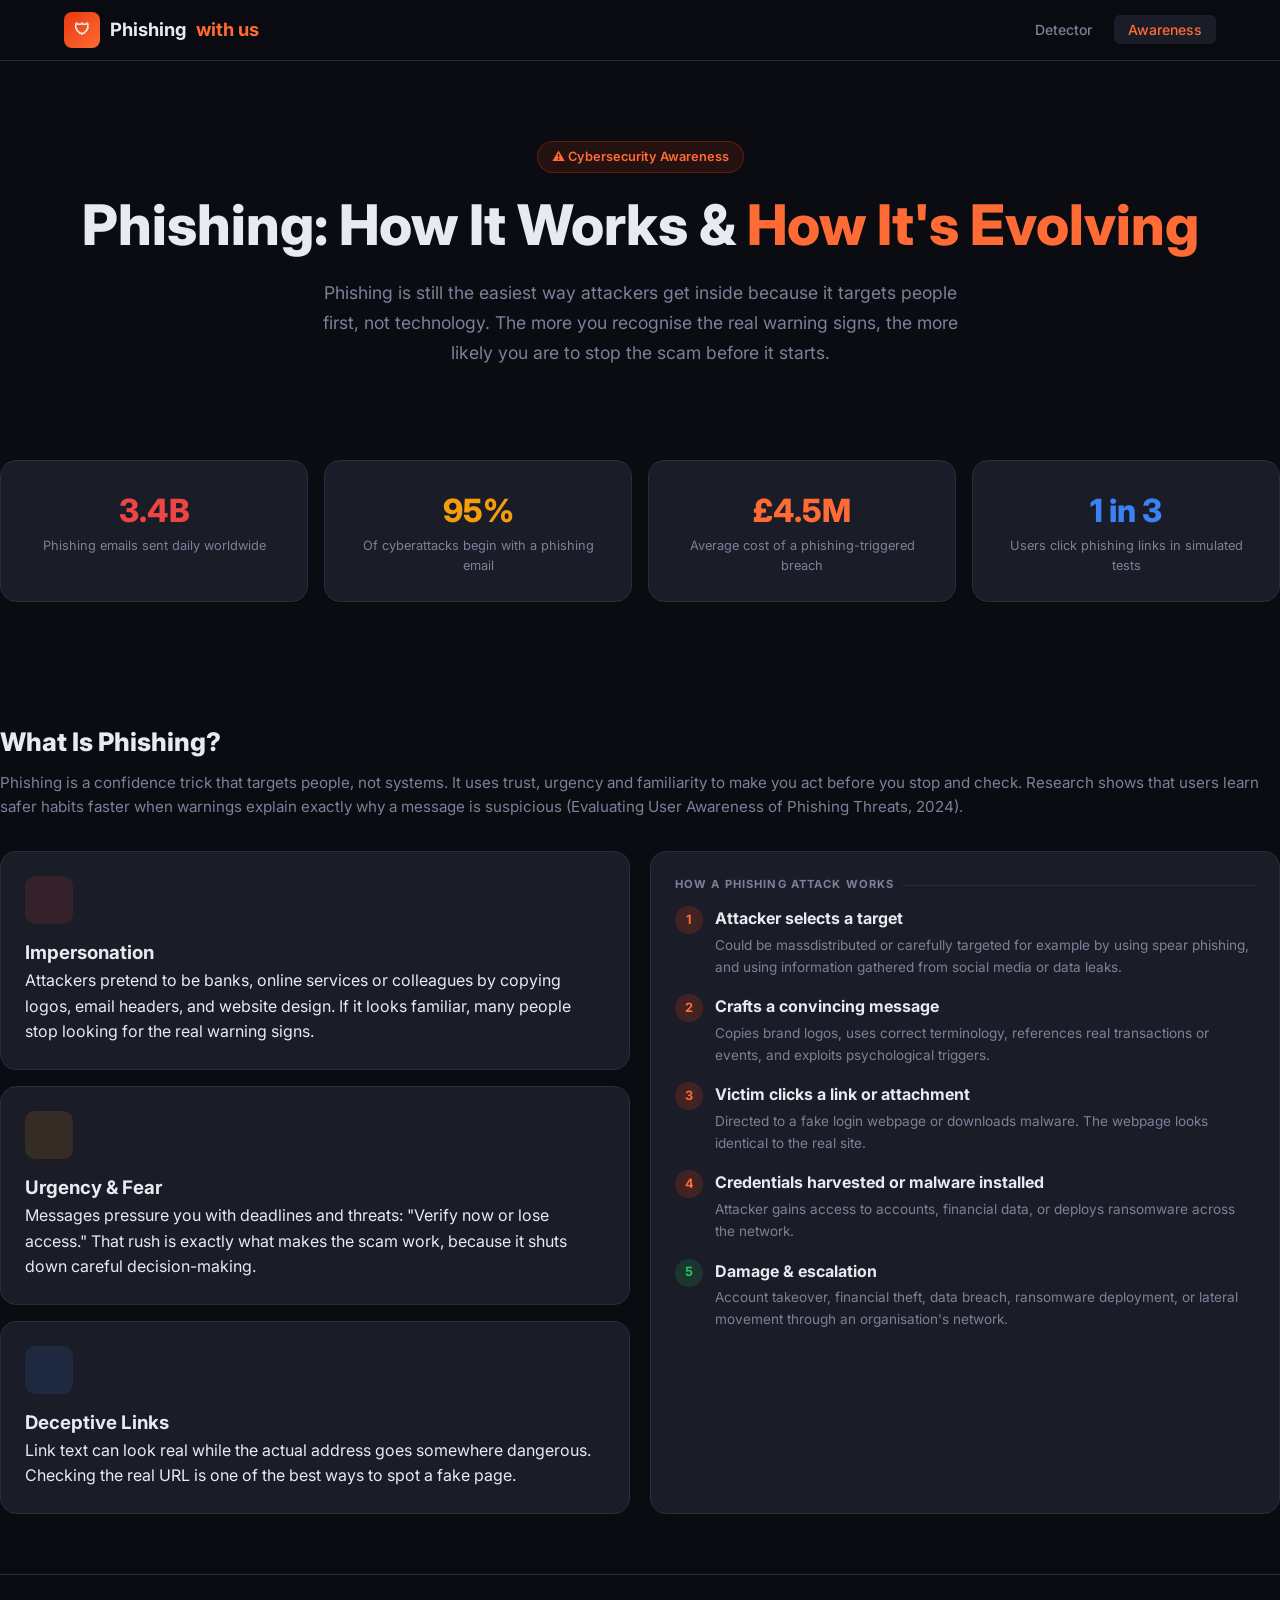
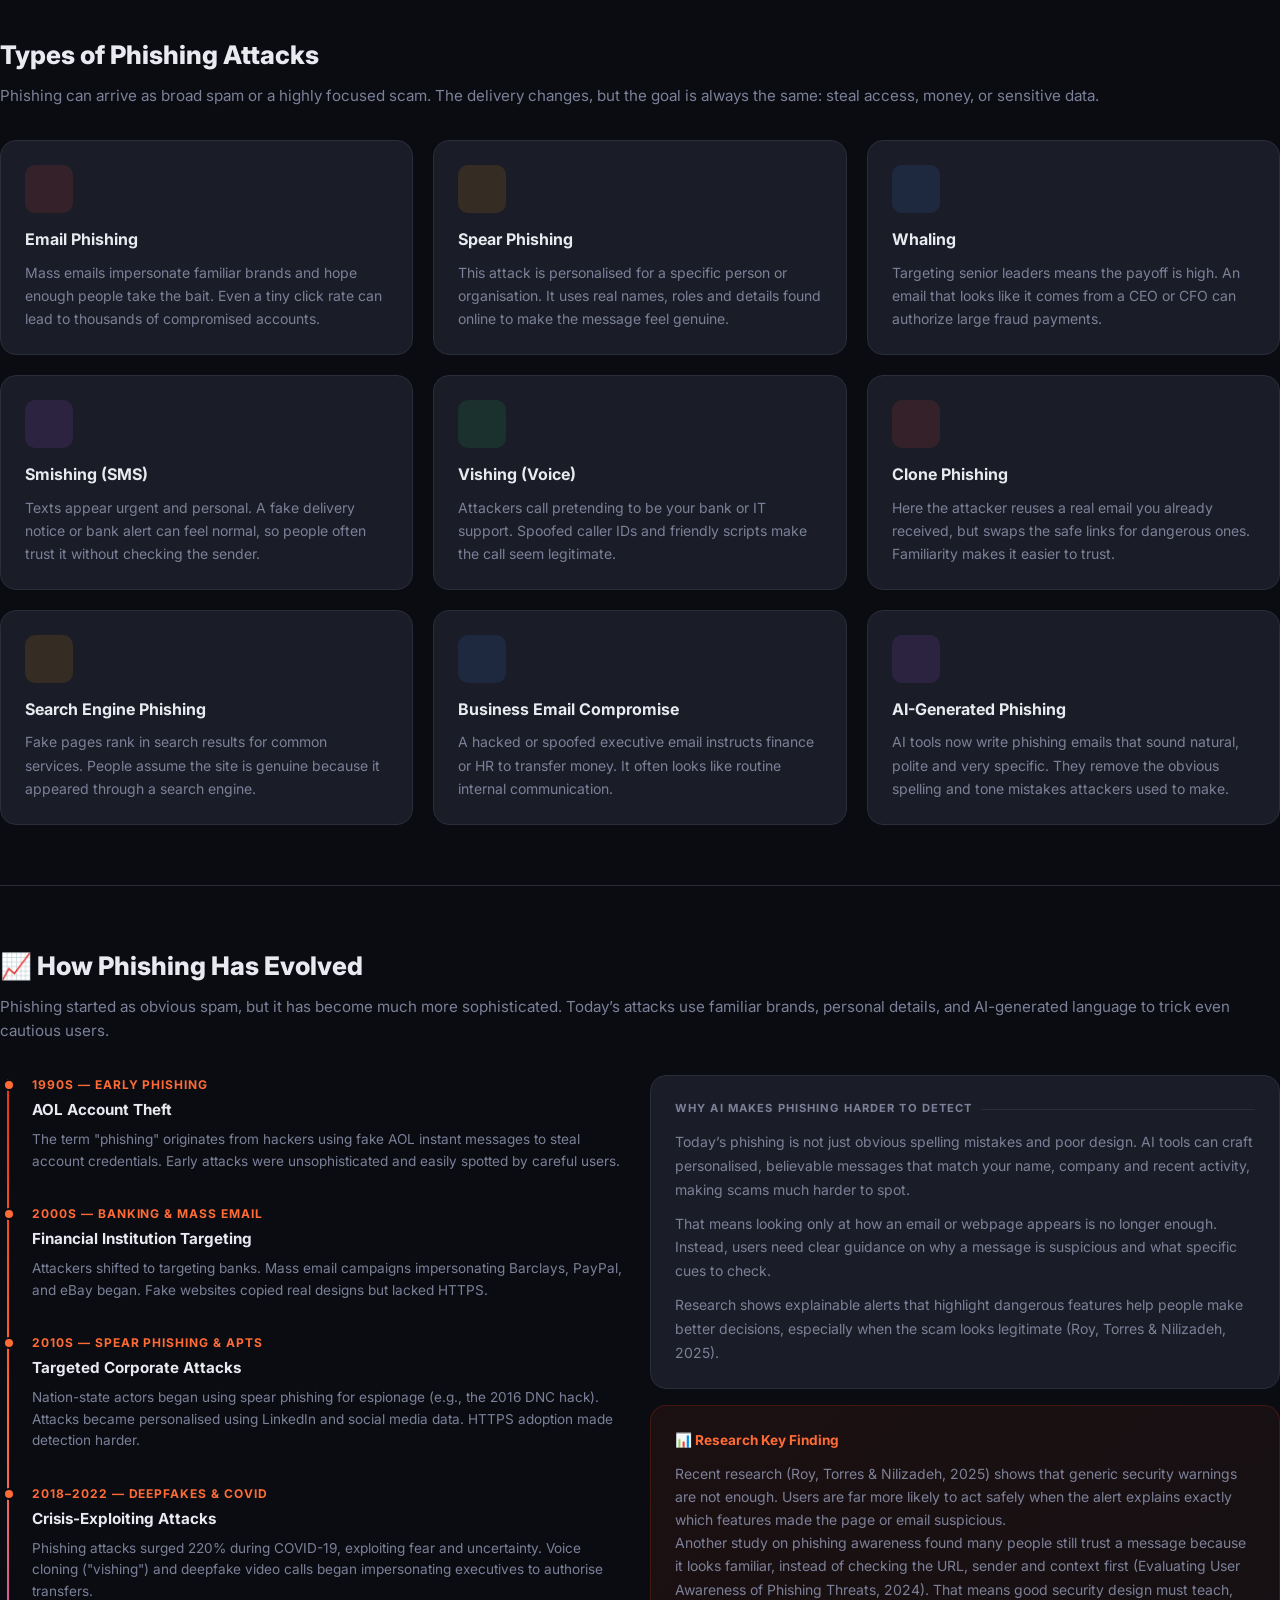
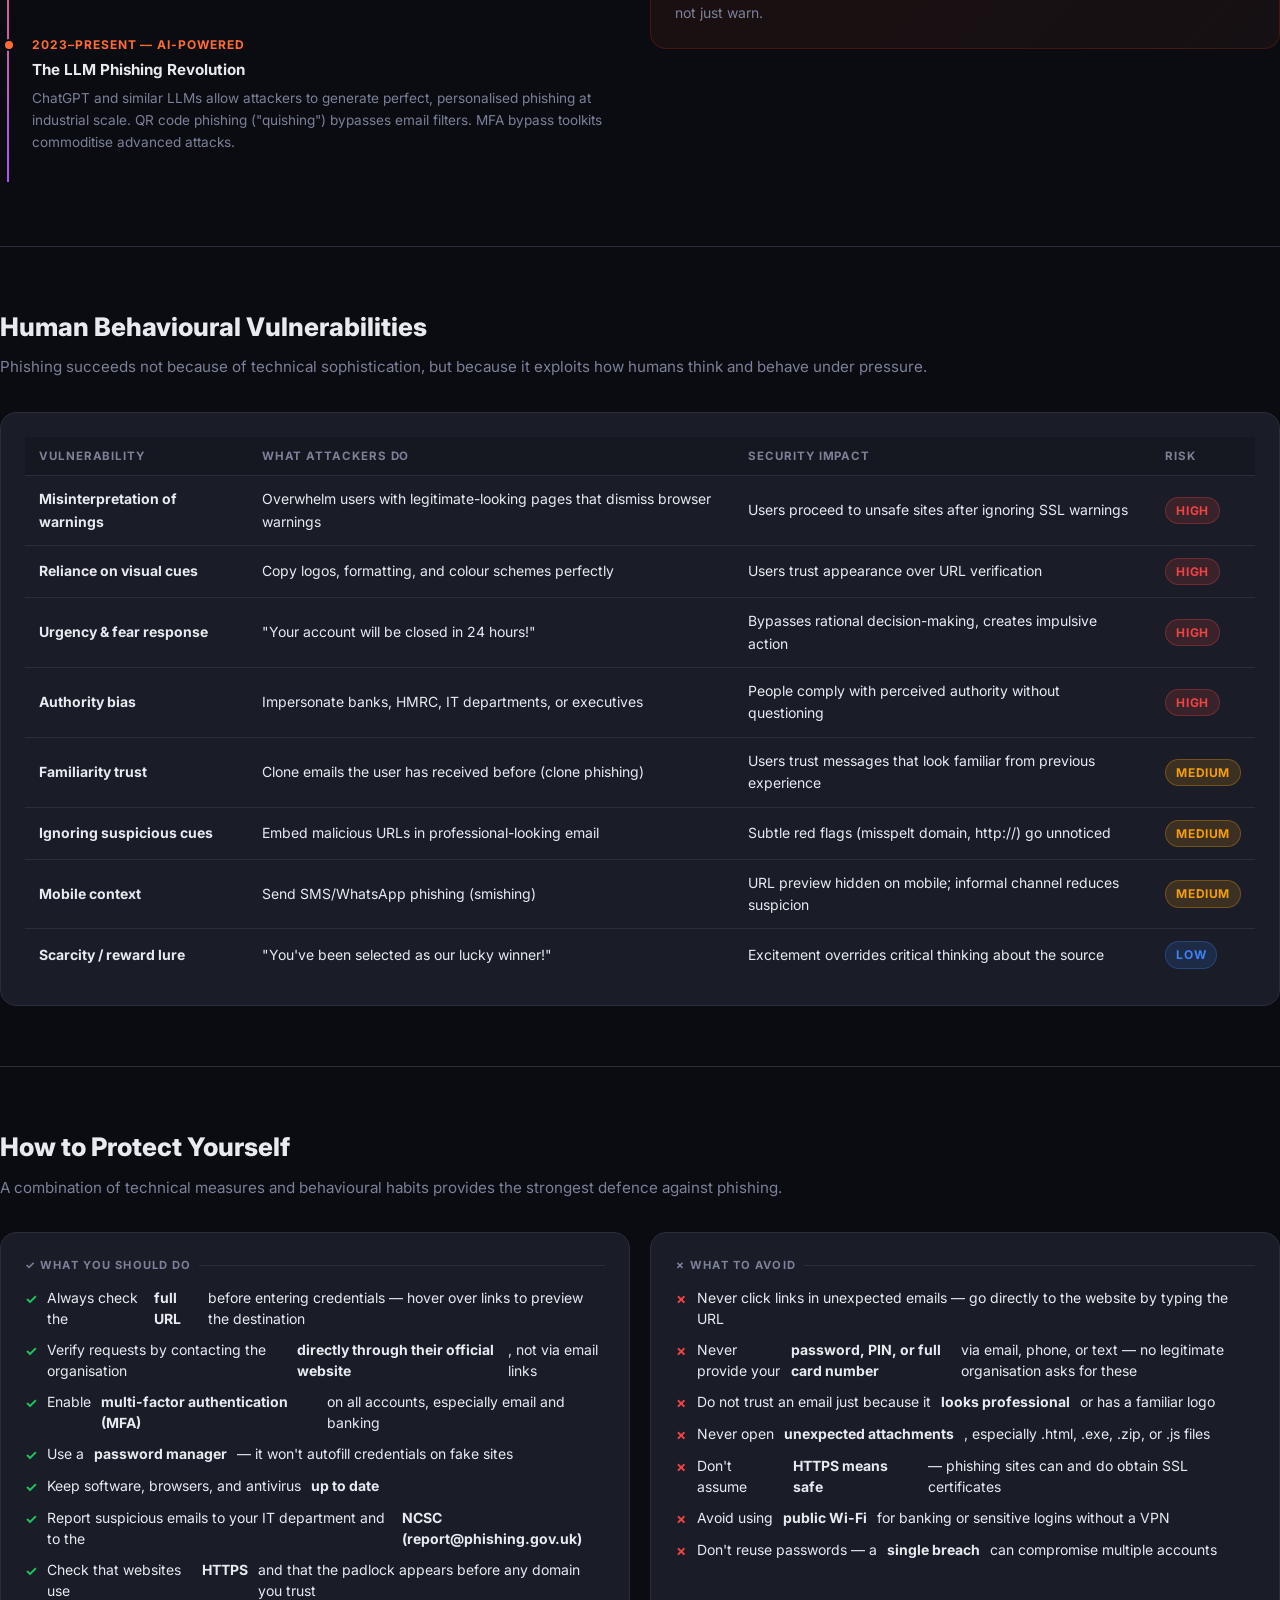
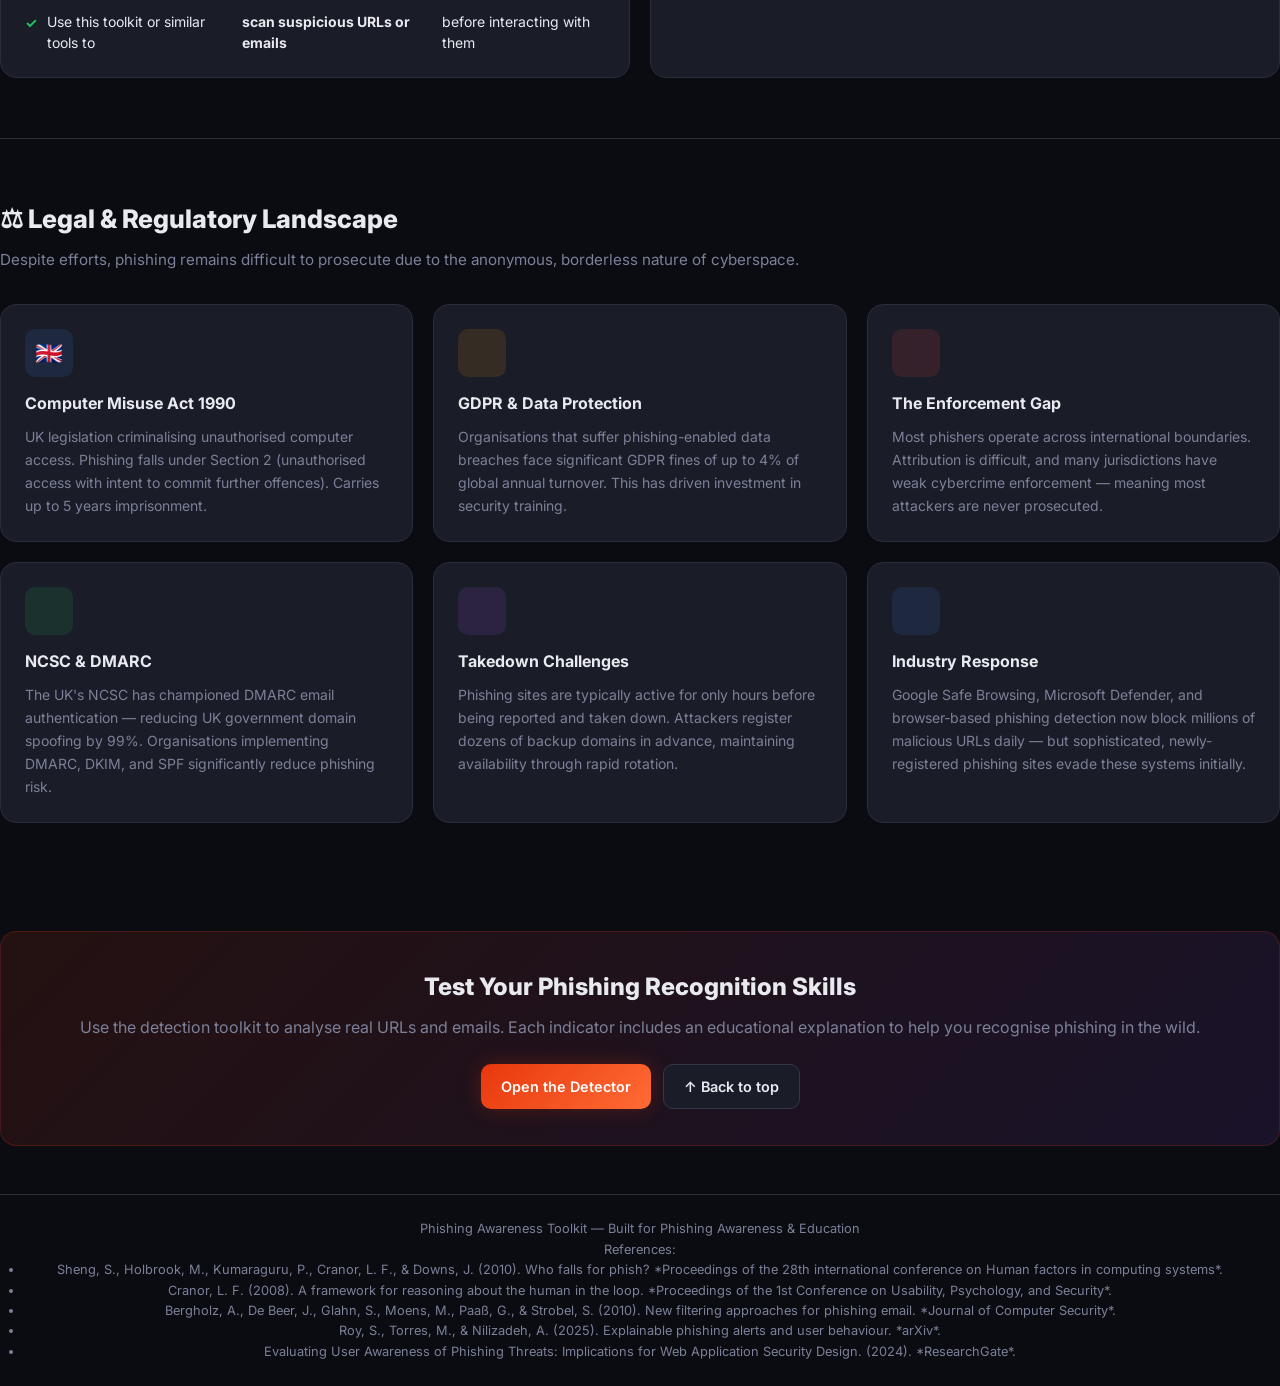
==== commit 4912b6f7: "Prepare phishing detection project for deployment" ====
--- a/frontend/awareness.html
+++ b/frontend/awareness.html
@@ -13,7 +13,7 @@
   <div class="nav-inner">
     <div class="logo">
       <div class="logo-icon">🛡</div>
-      Phishing<span>with devin</span>
+      Phishing<span>with us</span>
     </div>
     <ul class="nav-links">
       <li><a href="/"> Detector</a></li>
